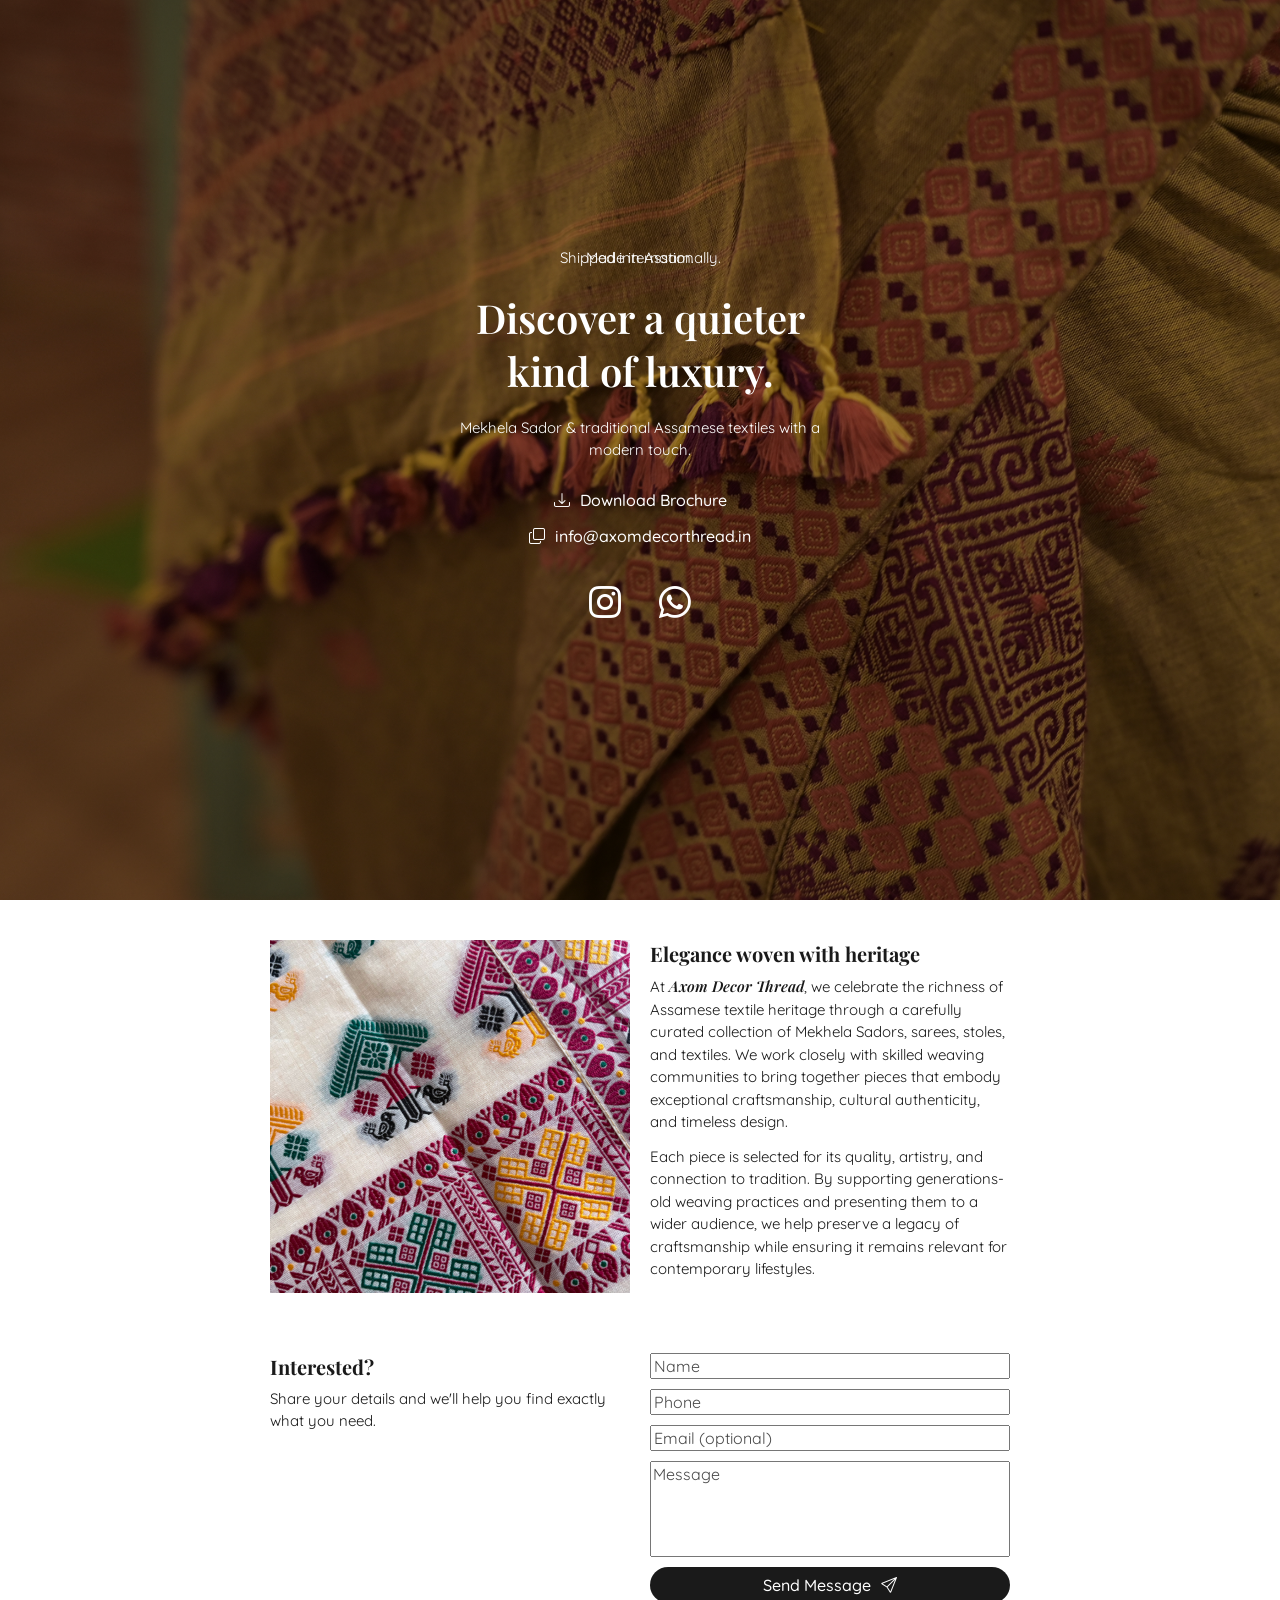
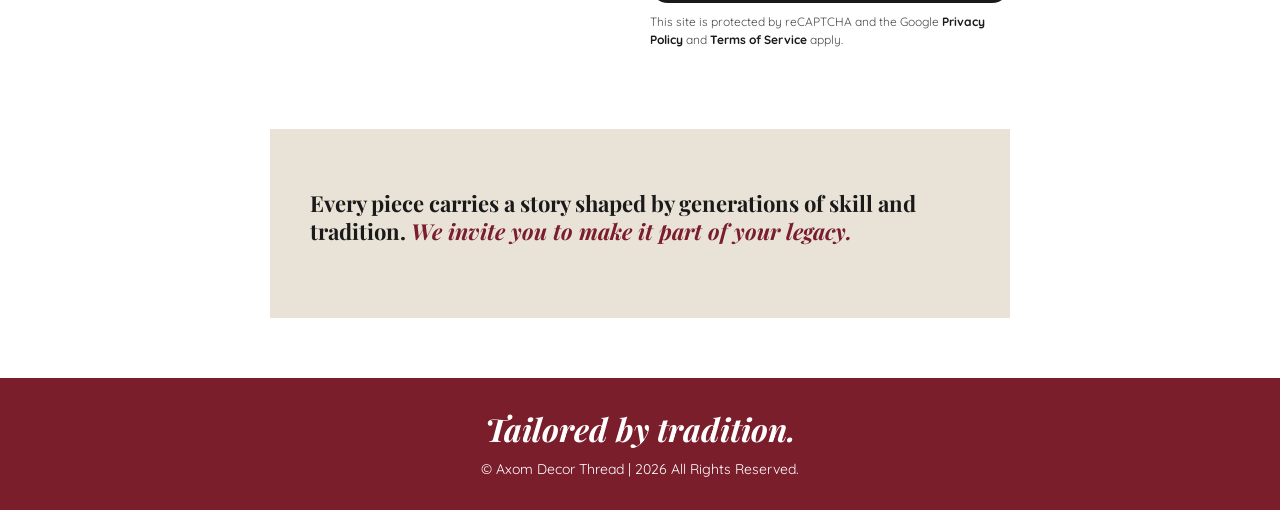
==== index.html @ c0368668 "Add files via upload" ====
<!DOCTYPE html>

<html class="scroll-smooth" lang="en">
	<head>
		<meta charset="utf-8"/>
		<meta content="width=device-width, initial-scale=1.0" name="viewport"/>

		<script>
			const RECAPTCHA_SITE_KEY = "6Lf7EfosAAAAADZTQebvDVUdbJK18c0MDDZyDjQt";
			const script = document.createElement("script");
			script.src = `https://www.google.com/recaptcha/api.js?render=${RECAPTCHA_SITE_KEY}`;
			document.head.appendChild(script);
		</script>
		
		<title>Axom Decor Thread — Handwoven Mekhela Sadors & Assamese Textiles</title>
		
		<meta name="description" content="Axom Decor Thread — Mekhela Sadors & Assamese textiles with a modern touch. Shipped internationally." />
		
		<meta name="google-site-verification" content="c9QipyT2snQQmOyDMDHAlKE2pr1RWguD09pYlTJsoWY" />
		
		<meta name="geo.region" content="IN-AS" />
		<meta name="geo.placename" content="Assam, India" />
		
		<meta property="og:title" content="Axom Decor Thread" />
		<meta property="og:description" content="Mekhela Sadors & Assamese textiles with a modern touch. Shipped internationally." />
		<meta property="og:image" content="https://www.axomdecorthread.in/res/img/hero-01.jpg" />
		<meta property="og:url" content="https://www.axomdecorthread.in/" />
		<meta property="og:type" content="website" />

		<link rel="canonical" href="https://www.axomdecorthread.in/" />
		
		<link rel="stylesheet" href="styles.css">
		<link rel="stylesheet" href="https://cdn.jsdelivr.net/npm/bootstrap-icons@1.11.3/font/bootstrap-icons.min.css">
	</head>

	<body>
		<div id="view">
			<div id="banner">
				<div id="header">
					<div class="ticker">
						<div class="ticker-inner">
							<div class="ticker-item"><p>Made in Assam.</p></div>
							<div class="ticker-item"><p>Shipped internationally.</p></div>
						</div>
					</div>
					
					<h1>Discover a quieter kind of luxury.</h1>
					
					<p>
						Mekhela Sador & traditional Assamese textiles with a modern touch.
					</p>
				</div>

				<div id="wide-buttons">
					<a href="./res/docs/brochure-2026-05-01.pdf" target="_blank" class="wide-button">
						<i class="bi bi-download"></i>
						Download Brochure
					</a>
					
					<button id="copyEmail" class="wide-button">
						<i class="bi bi-copy"></i>
						info@axomdecorthread.in
					</button>
				</div>

				<div id="socials">
					<div class="icons">
						<a href="https://www.instagram.com/axomdecorthread/" target="_blank" rel="noopener noreferrer" class="icon">
							<i class="bi bi-instagram"></i>
						</a>
						
						<a href="https://wa.me/919825098562" target="_blank" rel="noopener noreferrer" class="icon">
							<i class="bi bi-whatsapp"></i>
						</a>
					</div>
				</div>
			</div>

			<section id="intro" class="w2 m1-parent">
				<div id="productsSnapshot" class="m1">
				</div>

				<div class="m1">
					<h2>
						Elegance woven with heritage
					</h2>
	
					<p>
						At <span class="brand-name">Axom Decor Thread</span>, we celebrate the richness of Assamese textile heritage through a carefully curated collection of Mekhela Sadors, sarees, stoles, and textiles. We work closely with skilled weaving communities to bring together pieces that embody exceptional craftsmanship, cultural authenticity, and timeless design.
					</p>
	
					<p>
						Each piece is selected for its quality, artistry, and connection to tradition. By supporting generations-old weaving practices and presenting them to a wider audience, we help preserve a legacy of craftsmanship while ensuring it remains relevant for contemporary lifestyles.
					</p>
				</div>
			</section>

			<section id="contact" class="w2">
				<div id="contactUs" class="m1-parent">
					<div class="m1">
						<h2>
							Interested?
						</h2>
						<p>
							Share your details and we'll help you find exactly what you need.
						</p>
					</div>

					<div>
						<form id="contactForm" class="m1">
							<input type="text" name="name" placeholder="Name" required />
							<input type="tel"  name="phone" placeholder="Phone"  pattern="[0-9+\-\s]{7,15}" required />
							<input type="email" name="email" placeholder="Email (optional)" />
							<textarea name="message" placeholder="Message" required></textarea>
							<button type="submit">
								Send Message
								<i class="bi bi-send"></i>
							</button>
							<p class="tos">
								This site is protected by reCAPTCHA and the Google
								<a href="https://policies.google.com/privacy">Privacy Policy</a> and
								<a href="https://policies.google.com/terms">Terms of Service</a> apply.
							</p>
						</form>
	
						<div id="contactFormSubmitted" class="m1">
							<p>
								Thank you for reaching out. We will get back to you soon!
							</p>
						</div>
					</div>
				</div>
			</section>

			<section id="philosophy" class="w2">
				<p>
					Every piece carries a story shaped by generations of skill and tradition. <span class="special">We invite you to make it part of your legacy.</span>
				</p>
			</section>
			

			<div id="footer">
				<p class="special">
					Tailored by tradition.
				</p>
				
				<p>
					© Axom Decor Thread | 2026 All Rights Reserved.
				</p>
			</div>
		</div>

		

		<script>
			document.getElementById("contactForm").addEventListener("submit", async function (e) {
				e.preventDefault();

				const formBtn = this.querySelector("button");
				const originalHTML = formBtn.innerHTML;
				formBtn.disabled = true;
				formBtn.innerText = "Submitting...";

				try {
					const token = await grecaptcha.execute(RECAPTCHA_SITE_KEY, { action: "contact_form" });
					
					const formData = {
						name:    this.name.value,
						phone:   this.phone.value,
						email:   this.email.value,
						message: this.message.value,
						recaptchaToken: token
					};
					
					const response = await fetch("https://script.google.com/macros/s/AKfycbz1hxCmYohEThVPPsAcWCQeM3pKsMKuhdQVNbCmNbw3QtSwLmBcmrdDwe7w6xgu8p1N/exec", {
						method: "POST",
						body: JSON.stringify(formData)
					});
					
					const result = await response.json();
					
					if (result.result === "success") {
						document.getElementById("contactForm").style.display = "none";
						document.getElementById("contactFormSubmitted").style.display = "block";
					} else {
						alert(result.message || "Submission failed. Please try again.");
					}
				} catch (err) {
					alert("Something went wrong. Please try again.");
				} finally {
					formBtn.disabled = false;
					formBtn.innerHTML = originalHTML;
				}
			});
		</script>

		<script>
			document.getElementById("copyEmail").addEventListener("click", async function () {
				try {
					await navigator.clipboard.writeText(this.textContent.trim());
					alert("Email copied!");
				} catch(err) {
					console.error("Failed to copy:", err);
					alert("Copy failed");
				}
			});
		</script>

		<script>
			const slideData = [
				"./res/img/carousel/AA01.jpg",
				"./res/img/carousel/AA02.jpg",
				"./res/img/carousel/AB01.jpg",
				"./res/img/carousel/AB02.jpg",
				"./res/img/carousel/AC01.jpg",
				"./res/img/carousel/AC02.jpg"
			];

			const carousel = document.getElementById("productsSnapshot");
			const frag = document.createDocumentFragment();

			slideData.forEach(bg => {
				const div = document.createElement("div");
				div.className = "slide";
				div.style.backgroundImage = `url('${bg}')`;
				frag.appendChild(div);
			});

			carousel.appendChild(frag);

			const slides = carousel.querySelectorAll(".slide");
			slides[0].classList.add("active");

			let current = 0;
			setInterval(() => {
				slides[current].classList.remove("active");
				current = (current + 1) % slides.length;
				slides[current].classList.add("active");
			}, 2500);
		</script>

		<script type="application/ld+json">
			{
				"@context": "https://schema.org",
				"@type": "LocalBusiness",
				"name": "Axom Decor Thread",
				"description": "Handwoven Mekhela Sadors and traditional Assamese textiles.",
				"url": "https://www.axomdecorthread.in/",
				"email": "info@axomdecorthread.in",
				"telephone": "+91-98250-98562",
				"address": {
					"@type": "PostalAddress",
					"addressRegion": "Gujarat",
					"addressCountry": "IN"
				},
				"areaServed": ["Assam", "India", "Worldwide"],
				"sameAs": [
					"https://www.instagram.com/axomdecorthread/"
				]
			}
		</script>
	</body>
</html>
---- styles.css ----
@import url('https://fonts.googleapis.com/css2?family=Quicksand:wght@300..700&display=swap');
@import url('https://fonts.googleapis.com/css2?family=Playfair+Display:ital,wght@0,400..900;1,400..900&display=swap');

:root {
	--font-sans: "Quicksand", sans-serif;
	--font-serif: "Playfair Display", serif;
	--img-01: url("res/img/hero-01.jpg");

	--pure-white: #ffffff;
	--dark: #1a1a1a;
	--gray-dark: #494949;
	--heritage-maroon: #7A1E2C;
	--artisan-gold: #C9A25D;
	--soft-sand: #E9E2D6;

	--wid1: 360px;
	--wid2: 740px;
}

* {
	box-sizing: border-box;
	margin: 0;
}

body {
	overscroll-behavior-y: none
}

input {
	width: 100%;
	font-family: var(--font-sans);
	font-weight: 400;
	font-size: 16px;
	color: var(--dark);
}

input::placeholder {
	color:var(--gray-dark);
}

textarea {
	width: 100%;
	height: 96px;
	resize: none;
	font-family: var(--font-sans);
	font-weight: 400;
	font-size: 16px;
	color: var(--dark);
}

textarea::placeholder {
	color:var(--gray-dark);
}

button {
	width: 100%;
	max-width: var(--wid1);
	height: 36px;
	margin: 0 auto;

	display: flex;
	justify-content: center;
	align-items: center;
	column-gap: 10px;

	font-family: var(--font-sans);
	font-weight: 500;
	font-size: 16px;

	border: none;
	border-radius: 999px;

	cursor: pointer;
}

button:disabled {
	cursor: not-allowed;
}

section {
	margin-top: 40px;
	margin-bottom: 60px;
}

a {
	text-decoration: none;
}

h1 {
	margin: 0 0 20px 0;
	font-family: var(--font-serif);
	font-size: 40px;
	font-weight: 600;
	color: var(--pure-white);
	text-align: center;
}

h2 {
	margin: 0 0 8px 0;
	font-family: var(--font-serif);
	font-size: 20px;
	font-weight: 700;
	color: var(--dark);
}

p {
	font-family: var(--font-sans);
	font-size: 15px;
	font-weight: 400;
	color: var(--dark);
	margin-bottom: 12px;
	line-height: 150%;
}


#view {
	margin: 0 auto;
}


#banner {
	width: 100vw;
	height: 100vh;
	display: flex;
	flex-direction: column;
	justify-content: center;
	align-items: center;

	background:
		linear-gradient(
			0deg,
			rgba(0, 0, 0, 0.4) 0%,
			rgba(0, 0, 0, 0.3) 70%,
			rgba(0, 0, 0, 0.4) 100%
		),
		var(--img-01);

	background-size: cover;
	background-repeat: no-repeat;
	background-position: center;
}

/* Shared styles for banner CTAs (button and a.cta) */
#banner button,
#banner a.wide-button {
	background: transparent;
	color: var(--pure-white);
	transition: color 0.2s ease, background-color 0.2s ease;
}

#banner button:hover,
#banner a.wide-button:hover {
	color: var(--dark);
	background-color: var(--pure-white);
}

#header {
	display: flex;
	flex-direction: column;
	justify-content: center;
	align-items: center;
	max-width: var(--wid1);
}

#header p {
	text-align: center;
	margin: 0 0 20px 0;
	color: var(--pure-white);
}

#socials {
	display: flex;
	flex-direction: column;
	row-gap: 8px;
	margin: 0 0 20px 0;
}

#socials .icons {
	margin: auto;
	display: flex;
	column-gap: 10px;
}

#socials .icons .icon {
	width: 60px;
	height: 60px;
	display: flex;
	justify-content: center;
	align-items: center;
	color: var(--pure-white);
	transition: color 0.2s ease, background-color 0.2s ease;
	border-radius: 999px;
}

#socials .icons .icon:hover {
	color: var(--dark);
	background-color: var(--pure-white);
}

#socials .icons .icon i {
	font-size: 32px;
}

#banner #wide-buttons {
	width: 100%;
	margin: 0 0 20px 0;
}

/* a.cta mirrors the button sizing/shape */
a.wide-button {
	width: 100%;
	max-width: var(--wid1);
	height: 36px;
	margin: 0 auto;

	display: flex;
	justify-content: center;
	align-items: center;
	column-gap: 10px;

	font-family: var(--font-sans);
	font-weight: 500;
	font-size: 16px;
	border-radius: 999px;
}

#productsSnapshot {
	min-height: 320px;
	position: relative;
}

#productsSnapshot .slide {
	width: 100%;
	height: 100%;
	position: absolute;
	inset: 0;
	
	background-size: cover;
	background-position: center;
	background-repeat: no-repeat;

	opacity: 0;
	transition: opacity 1.5s ease;
}

#productsSnapshot .slide.active {
	opacity: 1;
}

#contactUs {
	margin-bottom: 30px;
}

#contactUs p {
	margin-bottom: 20px;
}

#contactForm {
	display: flex;
	flex-direction: column;
	row-gap: 10px;
	min-width: var(--wid1);
}

#contactForm button {
	background-color: var(--dark);
	color: var(--pure-white);
	transition: background-color 0.2s ease;
}

#contactForm button:hover {
	background-color: var(--artisan-gold);
}

#contactFormSubmitted {
	display: none;
}

#contactFormSubmitted p {
	margin: 20px 0;
}

#philosophy {
	background-color: var(--soft-sand);
	padding: 60px 40px;
}

#philosophy p {
	font-family: var(--font-serif);
	font-size: 22px;
	font-weight: 700;
	color: var(--dark);
	line-height: 130%;
}

#philosophy .special {
	font-style: italic;
	color: var(--heritage-maroon);
}

#footer {
	display: flex;
	flex-direction: column;
	row-gap: 10px;
	background-color: var(--heritage-maroon);
	padding: 30px 0;
}

#footer p {
	color: var(--pure-white);
	font-size: 14px;
	font-weight: 400;
	text-align: center;
	margin: 0 auto;
}

#footer .special {
	font-family: var(--font-serif);
	font-style: italic;
	font-size: 32px;
	font-weight: 700;
	line-height: 130%;
}

.grecaptcha-badge {
	visibility: hidden;
}

.ticker {
	position: relative;
	width: 100%;
	height: 44px;
	overflow: hidden;
}

.ticker-item {
	position: absolute;
	height: 100%;
	width: 100%;
	display: flex;
	align-items: center;
	justify-content: center;
	will-change: opacity;
}

.ticker-item:nth-child(1) { animation: first-text  6s ease-out infinite; }
.ticker-item:nth-child(2) { animation: second-text 6s ease-out infinite; }

@keyframes first-text {
	0%, 50%, 100% { opacity: 0; }
	10%, 40%      { opacity: 1; }
}

@keyframes second-text {
	0%, 50%, 100% { opacity: 0; }
	60%, 90%      { opacity: 1; }
}

.tos {
	font-size: 12px;
	font-weight: 400;
	color: var(--gray-dark);
}

.tos a {
	font-weight: 700;
	color: var(--dark);
}

.tos a:hover {
	color: var(--artisan-gold);
}

.brand-name {
	font-family: var(--font-serif);
	font-style: italic;
	font-weight: 600;
}

.w1 {
	max-width: var(--wid1);
	margin-left: auto;
	margin-right: auto;
}

.w2 {
	max-width: var(--wid2);
	margin-left: auto;
	margin-right: auto;
}

.m1 {
	width: var(--wid1);
}

.m1-parent {
	display: flex;
	justify-content: center;
	column-gap: 20px;
	row-gap: 8px;
	align-items: stretch;
	flex-wrap: wrap;
}
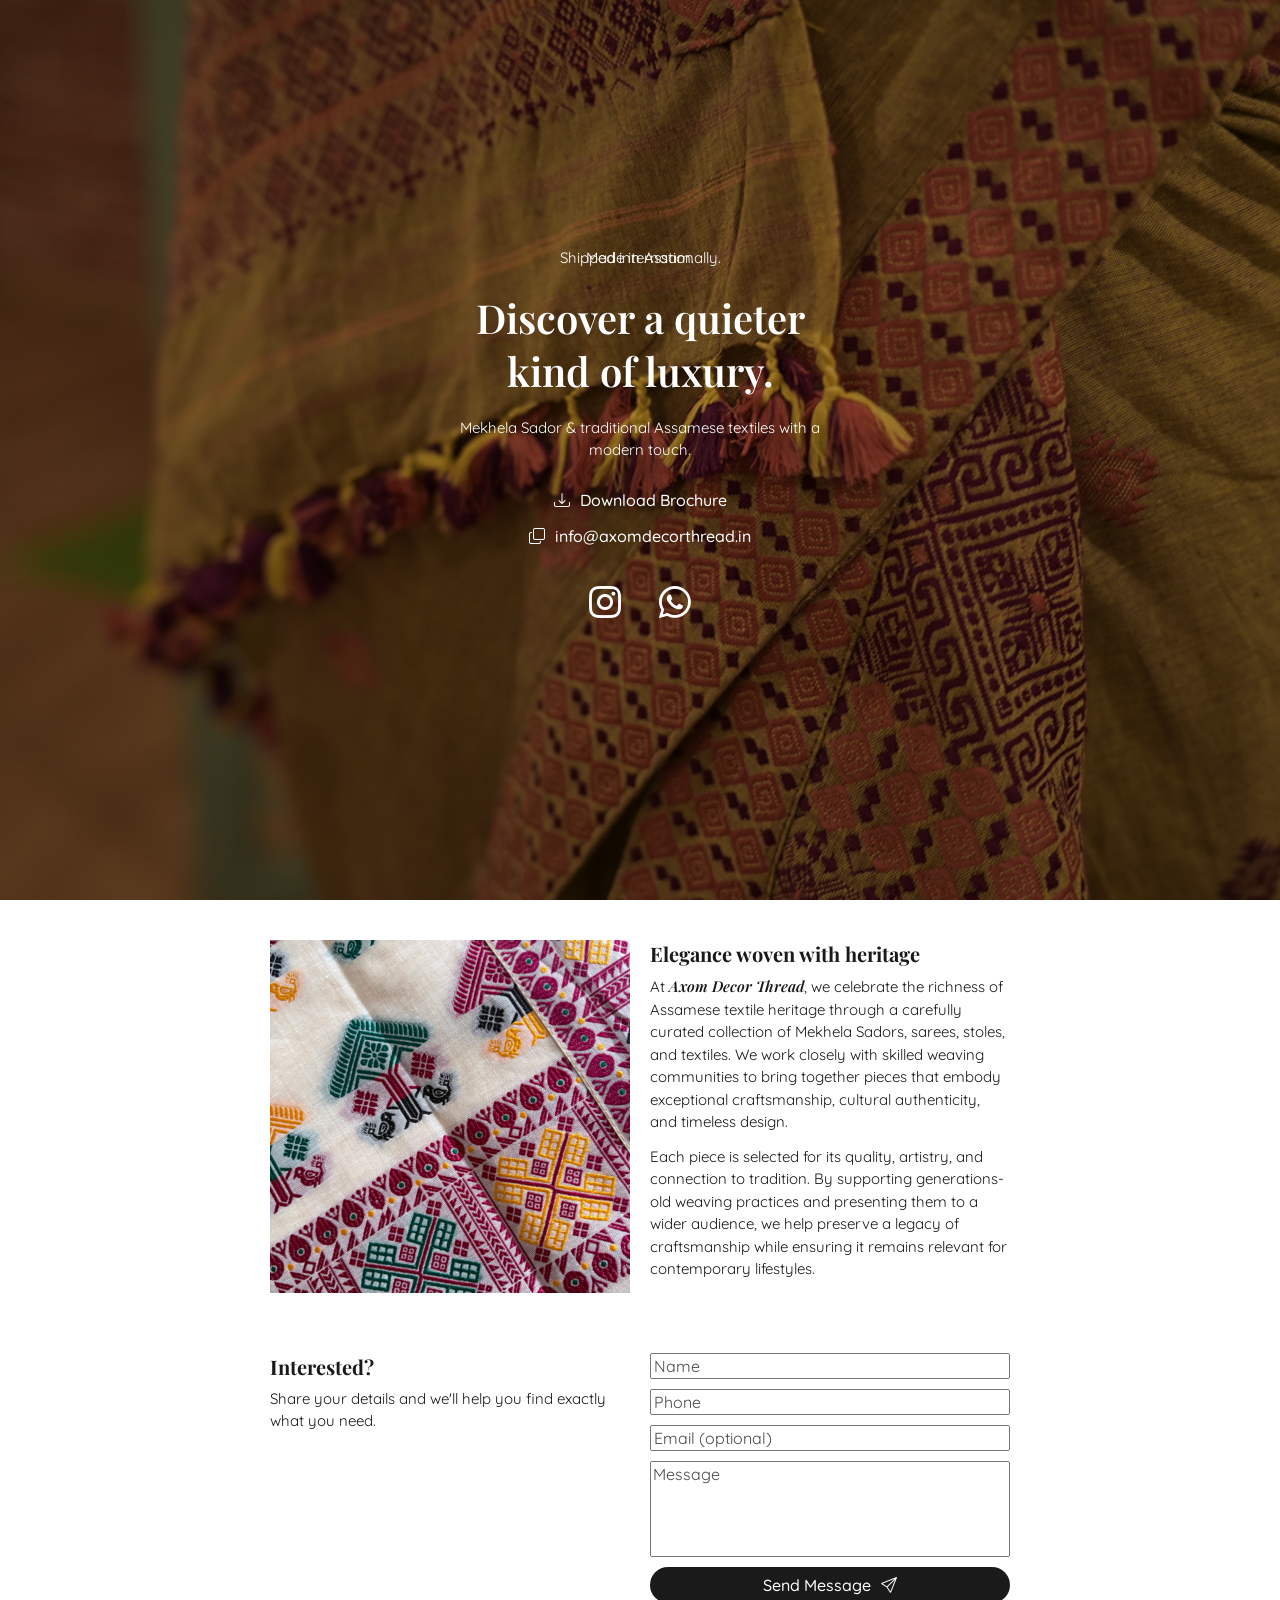
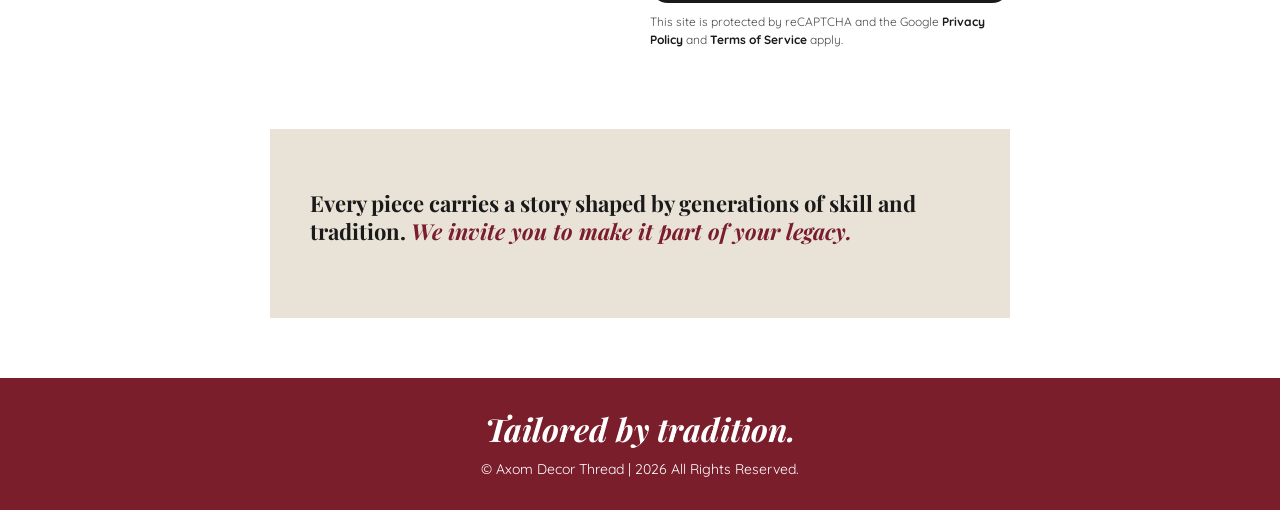
==== commit f93540d2: "updated website" ====
--- a/index.html
+++ b/index.html
@@ -6,7 +6,7 @@
 		<meta content="width=device-width, initial-scale=1.0" name="viewport"/>
 
 		<script>
-			const RECAPTCHA_SITE_KEY = "6Lf7EfosAAAAADZTQebvDVUdbJK18c0MDDZyDjQt";
+			const RECAPTCHA_SITE_KEY = "6LcN6w4tAAAAALLkk3yccpY9EYoZFaCVddjBYTQR";
 			const script = document.createElement("script");
 			script.src = `https://www.google.com/recaptcha/api.js?render=${RECAPTCHA_SITE_KEY}`;
 			document.head.appendChild(script);
@@ -21,9 +21,14 @@
 		<meta name="geo.region" content="IN-AS" />
 		<meta name="geo.placename" content="Assam, India" />
 		
+		<meta property="og:image" content="https://www.axomdecorthread.in/res/img/hero-01.jpg" />
+		<meta property="og:image:width" content="1200">
+		<meta property="og:image:height" content="798">
+		<meta property="og:image:type" content="image/jpg">
+		<meta property="og:image:alt" content="Axom Decor Thread">
+
 		<meta property="og:title" content="Axom Decor Thread" />
 		<meta property="og:description" content="Mekhela Sadors & Assamese textiles with a modern touch. Shipped internationally." />
-		<meta property="og:image" content="https://www.axomdecorthread.in/res/img/hero-01.jpg" />
 		<meta property="og:url" content="https://www.axomdecorthread.in/" />
 		<meta property="og:type" content="website" />
 
@@ -52,7 +57,7 @@
 				</div>
 
 				<div id="wide-buttons">
-					<a href="./res/docs/brochure-2026-05-01.pdf" target="_blank" class="wide-button">
+					<a href="./res/docs/brochure-2026-06-06.pdf" target="_blank" class="wide-button">
 						<i class="bi bi-download"></i>
 						Download Brochure
 					</a>
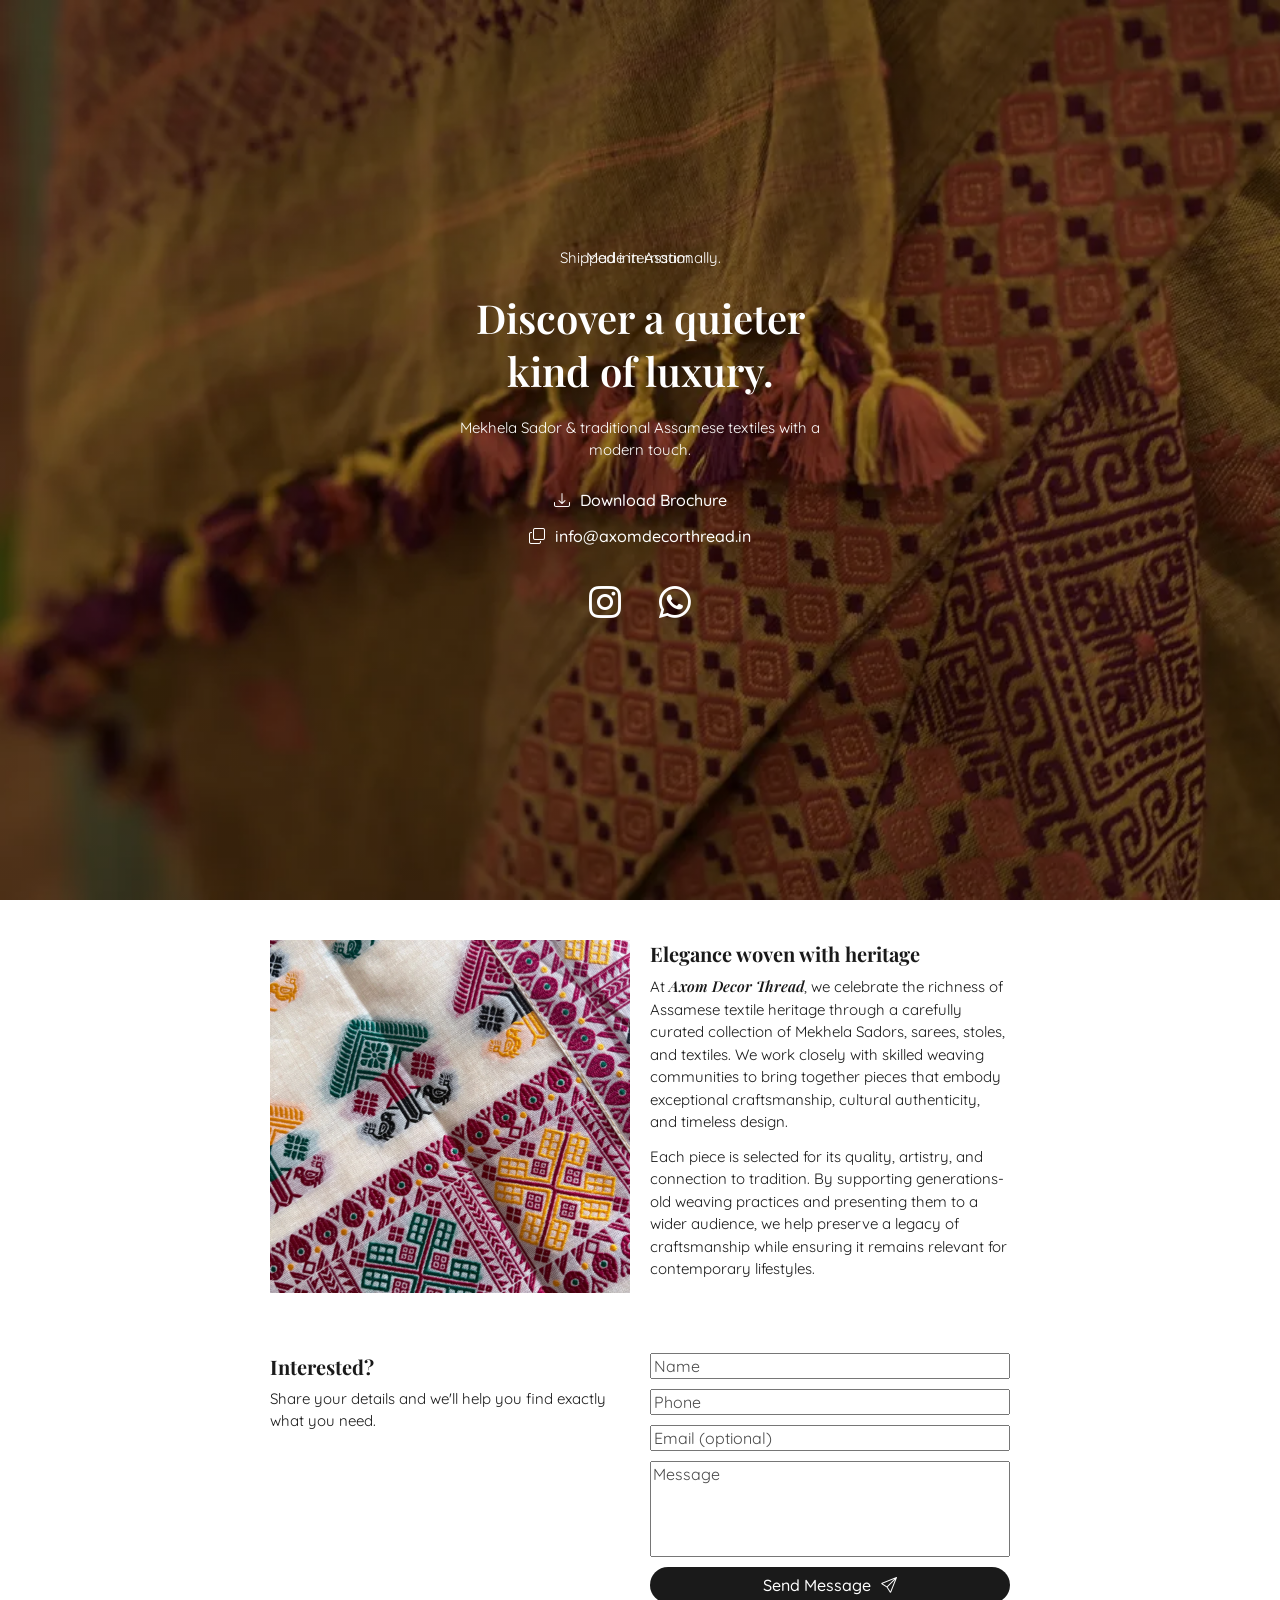
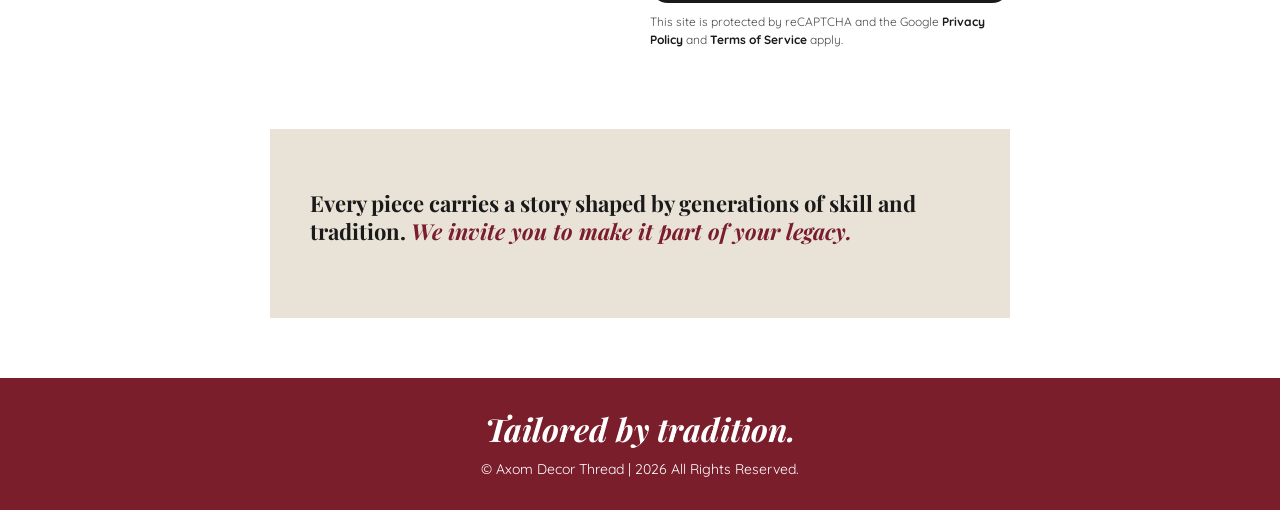
==== commit 906bf38e: "updated site" ====
--- a/index.html
+++ b/index.html
@@ -12,7 +12,9 @@
 			document.head.appendChild(script);
 		</script>
 		
-		<title>Axom Decor Thread — Handwoven Mekhela Sadors & Assamese Textiles</title>
+		<link rel="icon" href="./res/img/axomdecorthread-favicon.svg" type="image/svg+xml">
+		
+		<title>Axom Decor Thread — Mekhela Sadors & Assamese Textiles</title>
 		
 		<meta name="description" content="Axom Decor Thread — Mekhela Sadors & Assamese textiles with a modern touch. Shipped internationally." />
 		
@@ -21,14 +23,14 @@
 		<meta name="geo.region" content="IN-AS" />
 		<meta name="geo.placename" content="Assam, India" />
 		
-		<meta property="og:image" content="https://www.axomdecorthread.in/res/img/hero-01.jpg" />
+		<meta property="og:image" content="https://www.axomdecorthread.in/res/img/hero-01.webp" />
 		<meta property="og:image:width" content="1200">
 		<meta property="og:image:height" content="798">
-		<meta property="og:image:type" content="image/jpg">
+		<meta property="og:image:type" content="image/webp">
 		<meta property="og:image:alt" content="Axom Decor Thread">
 
-		<meta property="og:title" content="Axom Decor Thread" />
-		<meta property="og:description" content="Mekhela Sadors & Assamese textiles with a modern touch. Shipped internationally." />
+		<meta property="og:title" content="Axom Decor Thread — Mekhela Sadors & Assamese Textiles" />
+		<meta property="og:description" content="Axom Decor Thread — Mekhela Sadors & Assamese textiles with a modern touch. Shipped internationally." />
 		<meta property="og:url" content="https://www.axomdecorthread.in/" />
 		<meta property="og:type" content="website" />
 
@@ -213,12 +215,12 @@
 
 		<script>
 			const slideData = [
-				"./res/img/carousel/AA01.jpg",
-				"./res/img/carousel/AA02.jpg",
-				"./res/img/carousel/AB01.jpg",
-				"./res/img/carousel/AB02.jpg",
-				"./res/img/carousel/AC01.jpg",
-				"./res/img/carousel/AC02.jpg"
+				"./res/img/carousel/AA01.webp",
+				"./res/img/carousel/AA02.webp",
+				"./res/img/carousel/AB01.webp",
+				"./res/img/carousel/AB02.webp",
+				"./res/img/carousel/AC01.webp",
+				"./res/img/carousel/AC02.webp"
 			];
 
 			const carousel = document.getElementById("productsSnapshot");
--- a/styles.css
+++ b/styles.css
@@ -4,7 +4,7 @@
 :root {
 	--font-sans: "Quicksand", sans-serif;
 	--font-serif: "Playfair Display", serif;
-	--img-01: url("res/img/hero-01.jpg");
+	--img-01: url("res/img/hero-01.webp");
 
 	--pure-white: #ffffff;
 	--dark: #1a1a1a;
@@ -12,6 +12,8 @@
 	--heritage-maroon: #7A1E2C;
 	--artisan-gold: #C9A25D;
 	--soft-sand: #E9E2D6;
+	--green-100: #ccf0de;
+	--green-400: #166b3b;
 
 	--wid1: 360px;
 	--wid2: 740px;
@@ -274,10 +276,15 @@
 
 #contactFormSubmitted {
 	display: none;
+	padding: 10px;
+	background-color: var(--green-100);
+	border-radius: 8px;
 }
 
 #contactFormSubmitted p {
-	margin: 20px 0;
+	margin: 0;
+	color: var(--green-400);
+	font-weight: 400;
 }
 
 #philosophy {
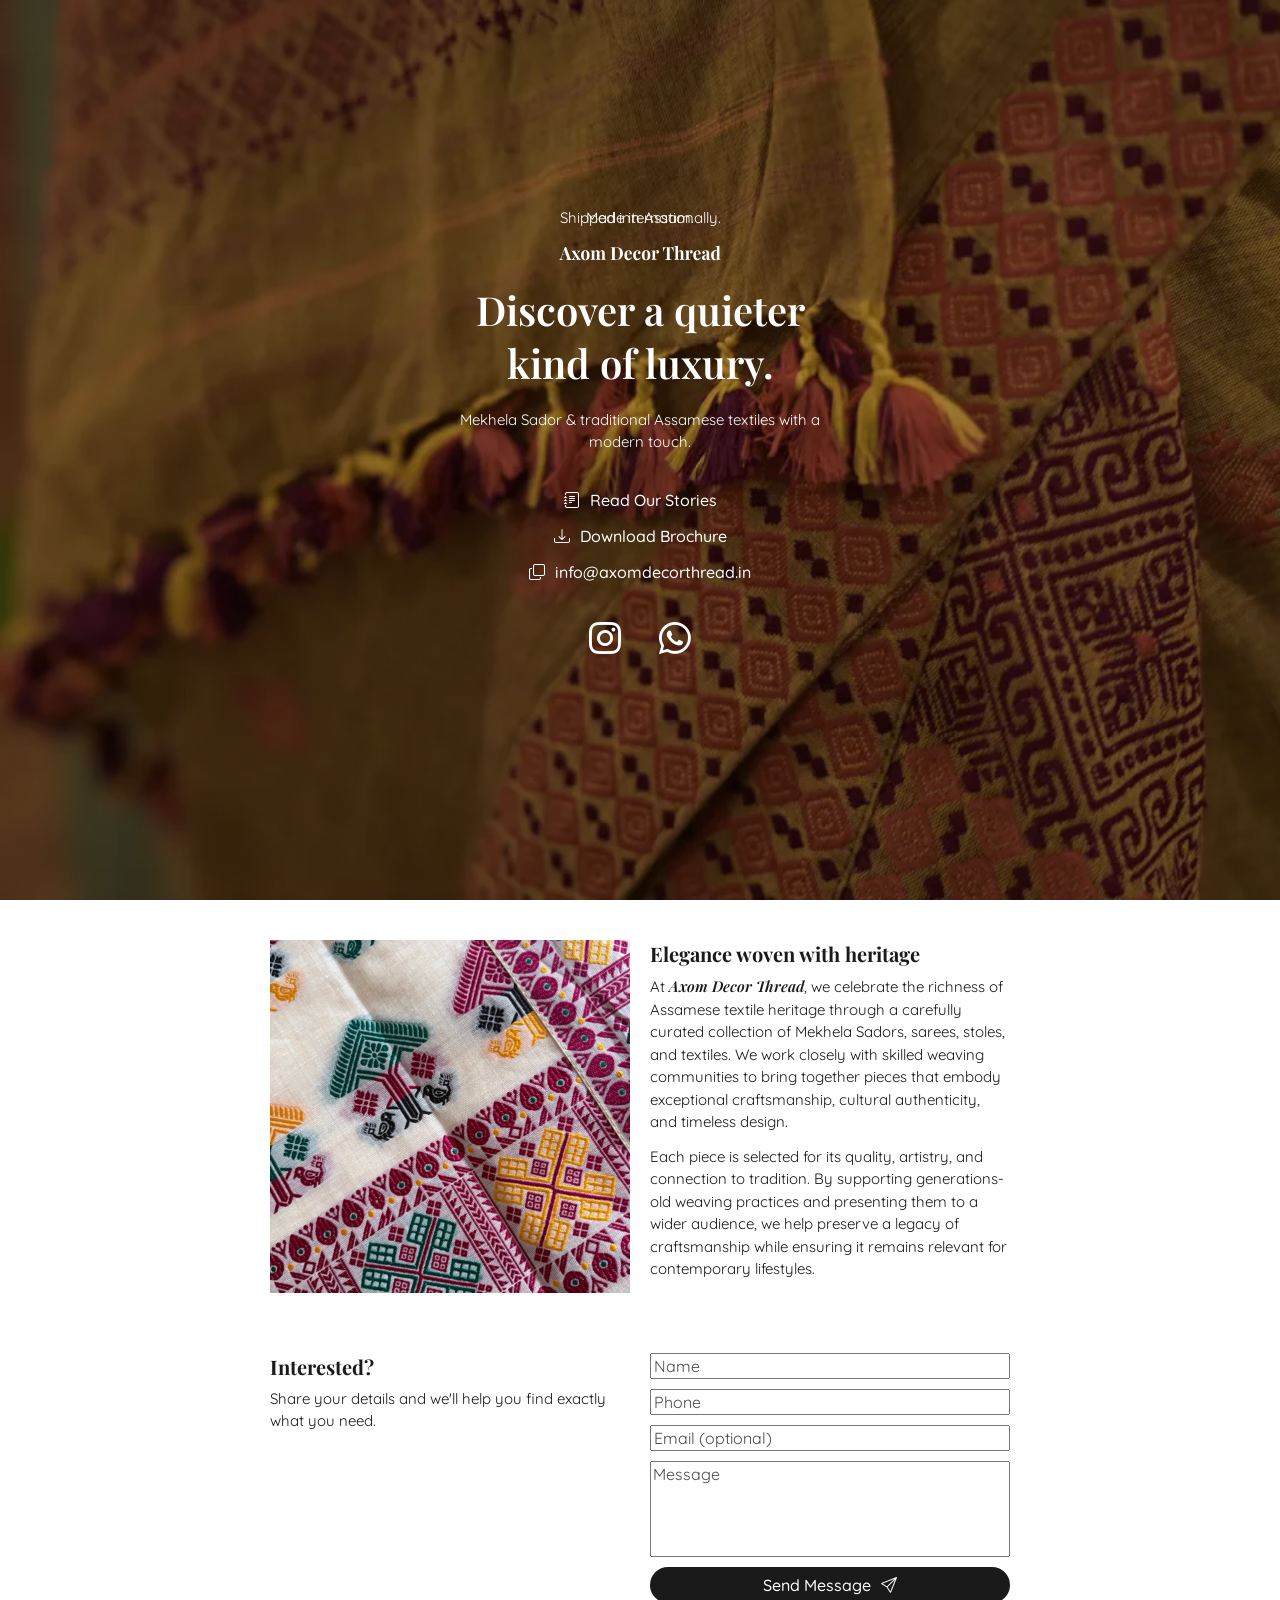
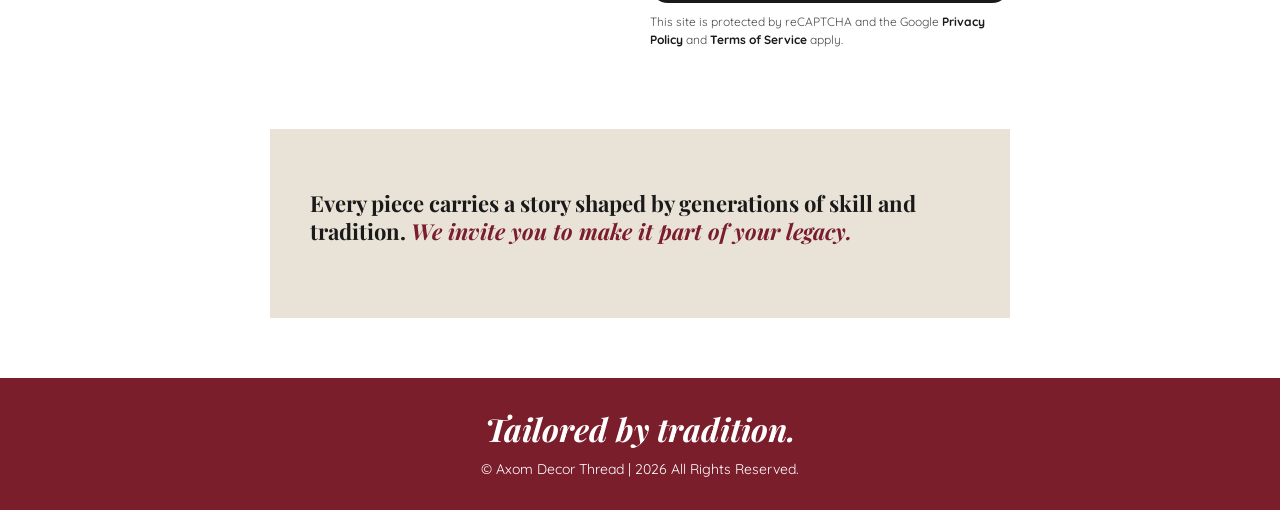
==== commit 07e6a679: "updated content" ====
--- a/index.html
+++ b/index.html
@@ -30,7 +30,7 @@
 		<meta property="og:image:alt" content="Axom Decor Thread">
 
 		<meta property="og:title" content="Axom Decor Thread — Mekhela Sadors & Assamese Textiles" />
-		<meta property="og:description" content="Axom Decor Thread — Mekhela Sadors & Assamese textiles with a modern touch. Shipped internationally." />
+		<meta property="og:description" content="Mekhela Sadors & Assamese textiles with a modern touch. Shipped internationally." />
 		<meta property="og:url" content="https://www.axomdecorthread.in/" />
 		<meta property="og:type" content="website" />
 
@@ -51,6 +51,8 @@
 						</div>
 					</div>
 					
+					<img src="./res/img/logo.svg" alt="Axom Decor Thread" class="logo">
+
 					<h1>Discover a quieter kind of luxury.</h1>
 					
 					<p>
@@ -59,6 +61,11 @@
 				</div>
 
 				<div id="wide-buttons">
+					<a href="./blog.html" class="wide-button">
+						<i class="bi bi-journal-text"></i>
+						Read Our Stories
+					</a>
+
 					<a href="./res/docs/brochure-2026-06-06.pdf" target="_blank" class="wide-button">
 						<i class="bi bi-download"></i>
 						Download Brochure
@@ -132,6 +139,7 @@
 	
 						<div id="contactFormSubmitted" class="m1">
 							<p>
+								<i class="bi bi-check-circle-fill"></i>
 								Thank you for reaching out. We will get back to you soon!
 							</p>
 						</div>
@@ -150,7 +158,7 @@
 				<p class="special">
 					Tailored by tradition.
 				</p>
-				
+
 				<p>
 					© Axom Decor Thread | 2026 All Rights Reserved.
 				</p>
--- a/styles.css
+++ b/styles.css
@@ -164,9 +164,15 @@
 	max-width: var(--wid1);
 }
 
+#header .logo {
+	height: 36px;
+	width: auto;
+	margin: 0 0 12px 0;
+}
+
 #header p {
 	text-align: center;
-	margin: 0 0 20px 0;
+	margin: 0 0 8px 0;
 	color: var(--pure-white);
 }
 
@@ -205,7 +211,7 @@
 
 #banner #wide-buttons {
 	width: 100%;
-	margin: 0 0 20px 0;
+	margin: 20px 0;
 }
 
 /* a.cta mirrors the button sizing/shape */
@@ -276,13 +282,9 @@
 
 #contactFormSubmitted {
 	display: none;
-	padding: 10px;
-	background-color: var(--green-100);
-	border-radius: 8px;
 }
 
 #contactFormSubmitted p {
-	margin: 0;
 	color: var(--green-400);
 	font-weight: 400;
 }
@@ -336,7 +338,7 @@
 .ticker {
 	position: relative;
 	width: 100%;
-	height: 44px;
+	height: 24px;
 	overflow: hidden;
 }
 
@@ -348,6 +350,10 @@
 	align-items: center;
 	justify-content: center;
 	will-change: opacity;
+}
+
+.ticker-item p {
+	margin-bottom: 0;
 }
 
 .ticker-item:nth-child(1) { animation: first-text  6s ease-out infinite; }
@@ -408,3 +414,230 @@
 	align-items: stretch;
 	flex-wrap: wrap;
 }
+
+
+
+#siteNav {
+	width: 100%;
+	padding: 18px 24px;
+	display: flex;
+	justify-content: space-between;
+	align-items: center;
+	background-color: var(--heritage-maroon);
+	position: sticky;
+	top: 0;
+	z-index: 100;
+}
+
+#siteNav a.brand {
+	display: flex;
+	align-items: center;
+}
+
+#siteNav .nav-logo {
+	height: 34px;
+	width: auto;
+}
+
+#siteNav a.back {
+	font-family: var(--font-sans);
+	font-weight: 500;
+	font-size: 14px;
+	color: var(--soft-sand);
+	display: flex;
+	align-items: center;
+	column-gap: 6px;
+	transition: color 0.2s ease;
+}
+
+#siteNav a.back:hover {
+	color: var(--artisan-gold);
+}
+
+
+
+#blogHero {
+	padding: 70px 20px 40px 20px;
+	background-color: var(--soft-sand);
+}
+
+#blogHero h1 {
+	color: var(--dark);
+	margin-bottom: 10px;
+	font-weight: 700;
+}
+
+#blogHero p {
+	max-width: var(--wid2);
+	margin: 0 auto;
+	color: var(--gray-dark);
+		text-align: center;
+}
+
+#blogList {
+	max-width: var(--wid2);
+	margin: 50px auto;
+	padding: 0 20px;
+	display: flex;
+	flex-direction: column;
+	row-gap: 30px;
+}
+
+.post-card {
+	display: block;
+	border: 1px solid var(--soft-sand);
+	border-radius: 16px;
+	overflow: hidden;
+	transition: border-color 0.2s ease, transform 0.2s ease;
+}
+
+.post-card:hover {
+	border-color: var(--artisan-gold);
+	transform: translateY(-2px);
+}
+
+.post-card .post-card-img {
+	width: 100%;
+	height: 220px;
+	background-size: cover;
+	background-position: center;
+	background-color: var(--soft-sand);
+}
+
+.post-card .post-card-body {
+	padding: 22px 24px 26px 24px;
+}
+
+.post-card .post-meta {
+	font-family: var(--font-sans);
+	font-size: 12px;
+	font-weight: 600;
+	letter-spacing: 0.04em;
+	text-transform: uppercase;
+	color: var(--heritage-maroon);
+	margin-bottom: 8px;
+}
+
+.post-card h2 {
+	font-size: 24px;
+	margin-bottom: 10px;
+}
+
+.post-card p.excerpt {
+	color: var(--gray-dark);
+	margin-bottom: 0;
+}
+
+.post-card .read-more {
+	display: inline-flex;
+	align-items: center;
+	column-gap: 6px;
+	margin-top: 14px;
+	font-family: var(--font-sans);
+	font-weight: 600;
+	font-size: 14px;
+	color: var(--dark);
+}
+
+/* ---------- Single post ---------- */
+
+#postHero {
+	padding: 60px 20px 30px 20px;
+	text-align: center;
+	background-color: var(--soft-sand);
+}
+
+#postHero .post-meta {
+	font-family: var(--font-sans);
+	font-size: 12px;
+	font-weight: 600;
+	letter-spacing: 0.04em;
+	text-transform: uppercase;
+	color: var(--heritage-maroon);
+	margin-bottom: 12px;
+}
+
+#postHero h1 {
+	color: var(--dark);
+	max-width: var(--wid2);
+	margin: 0 auto 12px auto;
+}
+
+#postHero p.subtitle {
+	max-width: var(--wid2);
+	margin: 0 auto;
+	color: var(--gray-dark);
+	font-style: italic;
+}
+
+#postHero .byline {
+	font-family: var(--font-sans);
+	font-size: 13px;
+	font-weight: 500;
+	color: var(--gray-dark);
+	margin-top: 16px;
+}
+
+#postHero .byline .author {
+	color: var(--dark);
+	font-weight: 700;
+}
+
+article#postBody {
+	max-width: var(--wid2);
+	margin: 50px auto;
+	padding: 0 20px 20px 20px;
+}
+
+article#postBody h2 {
+	font-size: 24px;
+	margin: 40px 0 14px 0;
+	color: var(--heritage-maroon);
+}
+
+article#postBody h2:first-child {
+	margin-top: 0;
+}
+
+article#postBody p {
+	font-size: 16px;
+	line-height: 170%;
+	margin-bottom: 16px;
+}
+
+article#postBody p.lede {
+	font-family: var(--font-serif);
+	font-size: 19px;
+	font-weight: 600;
+	line-height: 150%;
+	color: var(--dark);
+}
+
+article#postBody hr {
+	border: none;
+	border-top: 1px solid var(--soft-sand);
+	margin: 34px 0;
+}
+
+article#postBody strong {
+	color: var(--dark);
+}
+
+article#postBody .closing {
+	font-style: italic;
+	color: var(--heritage-maroon);
+}
+
+#postFootnote {
+	max-width: var(--wid2);
+	margin: 0 auto 60px auto;
+	padding: 20px 24px;
+	background-color: var(--soft-sand);
+	border-radius: 12px;
+}
+
+#postFootnote p {
+	font-size: 13px;
+	color: var(--gray-dark);
+	margin-bottom: 0;
+}
